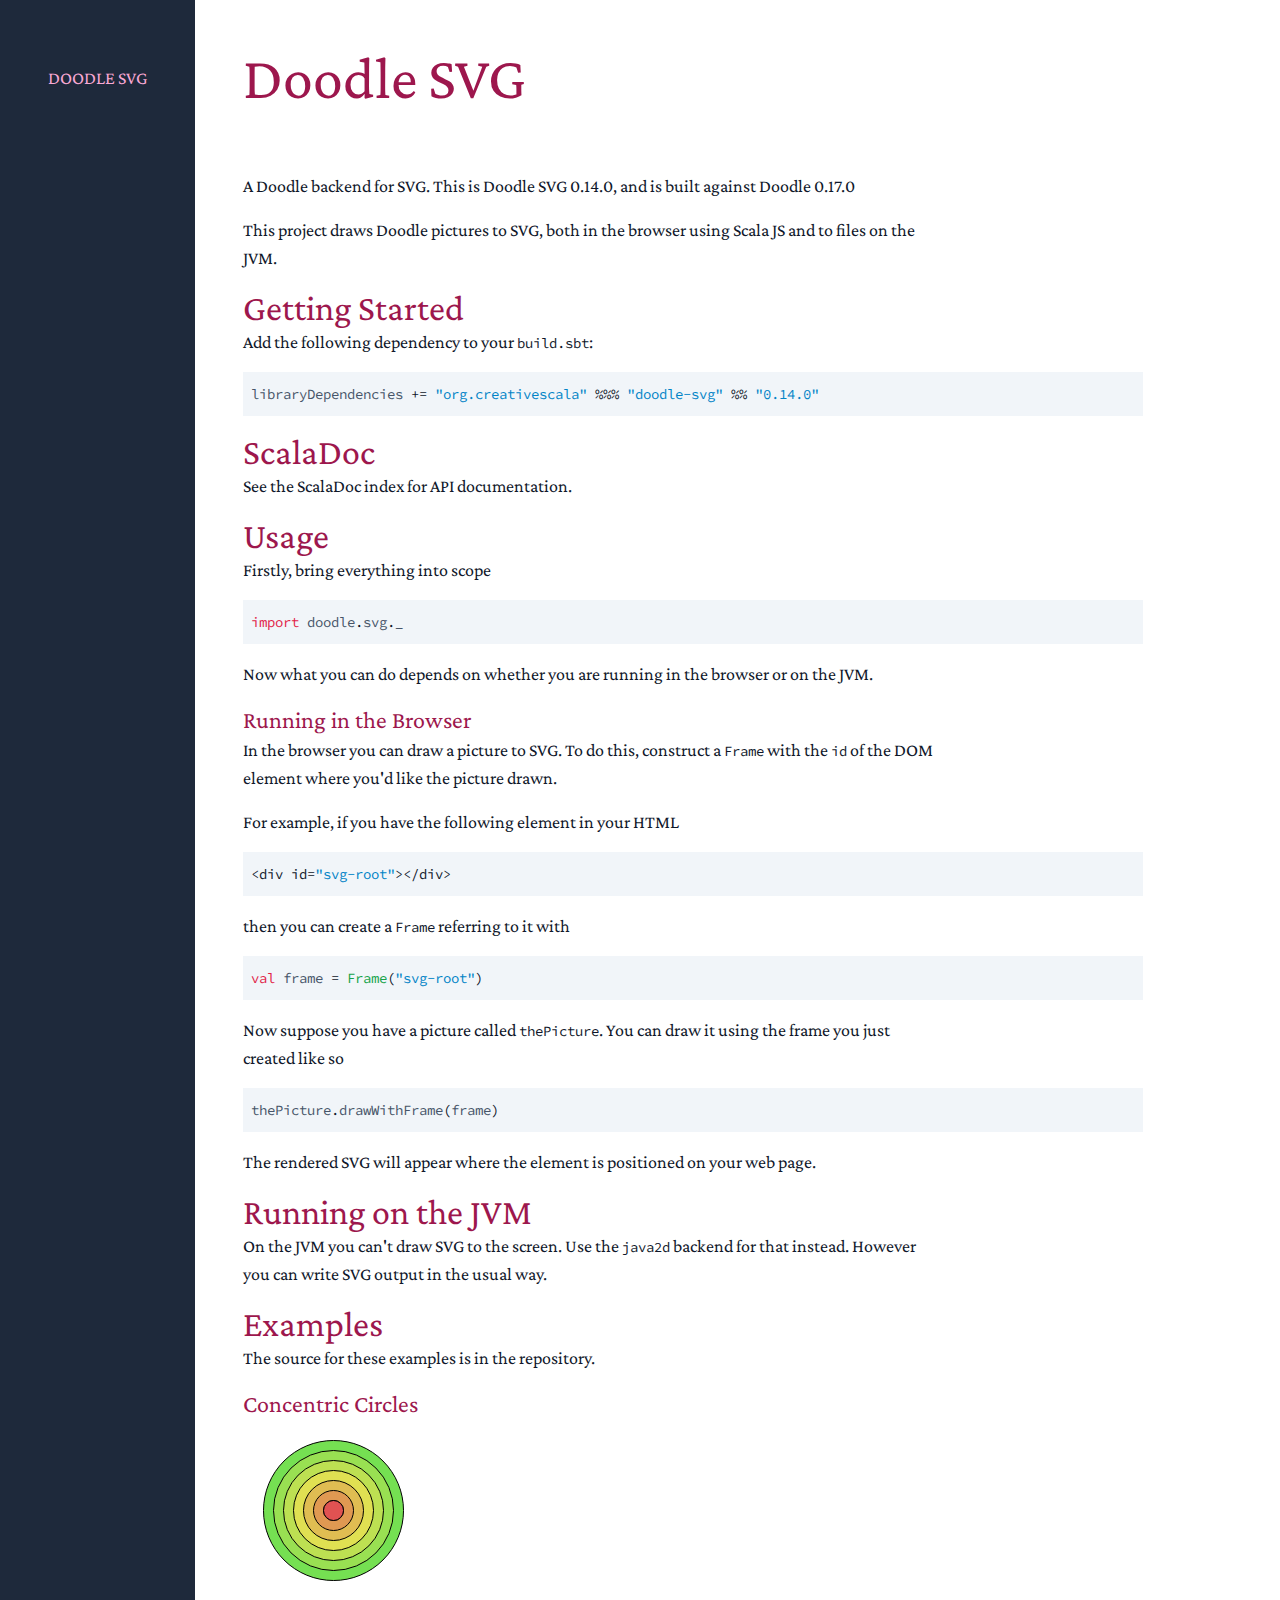
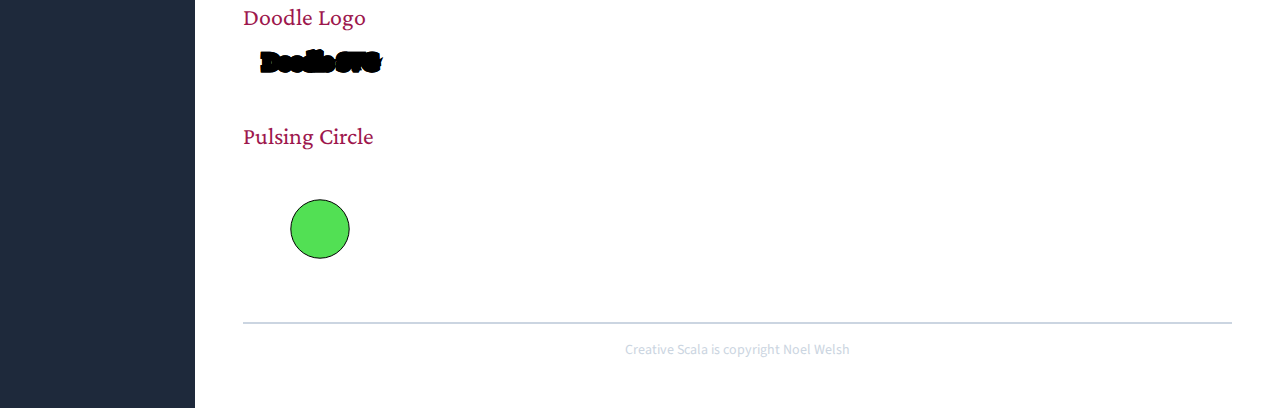
==== index.html @ fbfb3422 "deploy: 5f629eef66e5300f56f412c1c0ec9250b7976c68" ====
<!doctype html>
<html lang="">

<head>
    <meta http-equiv="Content-Type" content="text/html; charset=UTF-8">
    <meta charset="utf-8">
    <meta name="viewport" content="width=device-width, initial-scale=1.0">
    <meta name="generator" content="Laika 0.19.0" />
    <title>Doodle SVG</title>
    
    
    <meta name="description" content="docs" />
    
    <link href="https://fonts.googleapis.com/css?family=Source+Code+Pro:400|Source+Sans+Pro:300,400,600"
        rel="stylesheet" type="text/css">
    <link href="https://fonts.googleapis.com/css?family=Crimson+Pro:400" rel="stylesheet" type="text/css">
    <link rel="stylesheet" type="text/css" href="creative-scala.css" />
    <script src="main.js"></script>
    <script> /* for avoiding page load transitions */</script>
</head>

<body>
    <nav id="topbar"><p></p>
<p><a href="../">Doodle SVG</a></p>
<p></p></nav>
    <nav id="sidebar">
        <ul class="nav-list">
          <li class="level1 active nav-leaf"><a href="#">Doodle SVG</a></li>
        </ul>
    </nav>

    <div id="content">
        <main class="content">
            <h1 id="doodle-svg" class="title">Doodle SVG</h1>
            <p>A <a href="https://github.com/creativescala/doodle">Doodle</a> backend for SVG. This is Doodle SVG 0.14.0, and is built against Doodle 0.17.0</p>
            <p>This project draws Doodle pictures to SVG, both in the browser using <a href="https://scala-js.org/">Scala JS</a> and to files on the JVM.</p>
            
            <h2 id="getting-started" class="section">Getting Started</h2>
            <p>Add the following dependency to your <code>build.sbt</code>:</p>
            <pre><code class="nohighlight"><span class="identifier">libraryDependencies</span><span> += </span><span class="string-literal">&quot;org.creativescala&quot;</span><span> %%% </span><span class="string-literal">&quot;doodle-svg&quot;</span><span> %% </span><span class="string-literal">&quot;0.14.0&quot;</span></code></pre>
            
            <h2 id="scaladoc" class="section">ScalaDoc</h2>
            <p>See the ScalaDoc <a class="api" href="https://javadoc.io/doc/org.creativescala/doodle-svg-docs_3/latest/doodle/index.html">index</a> for API documentation.</p>
            
            <h2 id="usage" class="section">Usage</h2>
            <p>Firstly, bring everything into scope</p>
            <pre><code class="nohighlight"><span class="keyword">import</span><span> </span><span class="identifier">doodle</span><span>.</span><span class="identifier">svg</span><span>.</span><span class="identifier">_</span></code></pre>
            <p>Now what you can do depends on whether you are running in the browser or on the JVM.</p>
            
            <h3 id="running-in-the-browser" class="section">Running in the Browser</h3>
            <p>In the browser you can draw a picture to SVG. To do this, construct a <code>Frame</code> with the <code>id</code> of the DOM element where you&#39;d like the picture drawn.</p>
            <p>For example, if you have the following element in your HTML</p>
            <pre><code class="nohighlight"><span class="tag-punctuation">&lt;</span><span class="tag-name">div</span><span class="tag-punctuation"> </span><span class="attribute-name">id</span><span class="tag-punctuation">=</span><span class="string-literal">&quot;svg-root&quot;</span><span class="tag-punctuation">&gt;&lt;/</span><span class="tag-name">div</span><span class="tag-punctuation">&gt;</span></code></pre>
            <p>then you can create a <code>Frame</code> referring to it with</p>
            <pre><code class="nohighlight"><span class="keyword">val</span><span> </span><span class="identifier">frame</span><span> = </span><span class="type-name">Frame</span><span>(</span><span class="string-literal">&quot;svg-root&quot;</span><span>)</span></code></pre>
            <p>Now suppose you have a picture called <code>thePicture</code>. You can draw it using the frame you just created like so</p>
            <pre><code class="nohighlight"><span class="identifier">thePicture</span><span>.</span><span class="identifier">drawWithFrame</span><span>(</span><span class="identifier">frame</span><span>)</span></code></pre>
            <p>The rendered SVG will appear where the element is positioned on your web page.</p>
            
            <h2 id="running-on-the-jvm" class="section">Running on the JVM</h2>
            <p>On the JVM you can&#39;t draw SVG to the screen. Use the <code>java2d</code> backend for that instead. However you can write SVG output in the usual way.</p>
            
            <h2 id="examples" class="section">Examples</h2>
            <p>The source for these examples is <a href="https://github.com/creativescala/doodle-svg/tree/main/examples/src/main/scala">in the repository</a>.</p>
            
            <h3 id="concentric-circles" class="section">Concentric Circles</h3>
            <div id="concentric-circles"></div>
            <script>addEventListener("load", (evt) => ConcentricCircles.draw("concentric-circles"))</script>
            
            <h3 id="doodle-logo" class="section">Doodle Logo</h3>
            <div id="doodle-logo"></div>
            <script>addEventListener("load", (evt) => DoodleLogo.draw("doodle-logo"))</script>
            
            <h3 id="pulsing-circle" class="section">Pulsing Circle</h3>
            <div id="pulsing-circle"></div>
            <script>addEventListener("load", (evt) => PulsingCircle.draw("pulsing-circle"))</script>
            
        </main>
        <footer>Creative Scala is copyright Noel Welsh</footer>
    </div>

    </div>
</body>

</html>
---- creative-scala.css ----
/*
! tailwindcss v3.2.7 | MIT License | https://tailwindcss.com
*/

/*
1. Prevent padding and border from affecting element width. (https://github.com/mozdevs/cssremedy/issues/4)
2. Allow adding a border to an element by just adding a border-width. (https://github.com/tailwindcss/tailwindcss/pull/116)
*/

*,
::before,
::after {
  box-sizing: border-box;
  /* 1 */
  border-width: 0;
  /* 2 */
  border-style: solid;
  /* 2 */
  border-color: #e5e7eb;
  /* 2 */
}

::before,
::after {
  --tw-content: '';
}

/*
1. Use a consistent sensible line-height in all browsers.
2. Prevent adjustments of font size after orientation changes in iOS.
3. Use a more readable tab size.
4. Use the user's configured `sans` font-family by default.
5. Use the user's configured `sans` font-feature-settings by default.
*/

html {
  line-height: 1.5;
  /* 1 */
  -webkit-text-size-adjust: 100%;
  /* 2 */
  -moz-tab-size: 4;
  /* 3 */
  -o-tab-size: 4;
     tab-size: 4;
  /* 3 */
  font-family: Source Sans Pro, sans-serif;
  /* 4 */
  font-feature-settings: normal;
  /* 5 */
}

/*
1. Remove the margin in all browsers.
2. Inherit line-height from `html` so users can set them as a class directly on the `html` element.
*/

body {
  margin: 0;
  /* 1 */
  line-height: inherit;
  /* 2 */
}

/*
1. Add the correct height in Firefox.
2. Correct the inheritance of border color in Firefox. (https://bugzilla.mozilla.org/show_bug.cgi?id=190655)
3. Ensure horizontal rules are visible by default.
*/

hr {
  height: 0;
  /* 1 */
  color: inherit;
  /* 2 */
  border-top-width: 1px;
  /* 3 */
}

/*
Add the correct text decoration in Chrome, Edge, and Safari.
*/

abbr:where([title]) {
  -webkit-text-decoration: underline dotted;
          text-decoration: underline dotted;
}

/*
Remove the default font size and weight for headings.
*/

h1,
h2,
h3,
h4,
h5,
h6 {
  font-size: inherit;
  font-weight: inherit;
}

/*
Reset links to optimize for opt-in styling instead of opt-out.
*/

a {
  color: inherit;
  text-decoration: inherit;
}

/*
Add the correct font weight in Edge and Safari.
*/

b,
strong {
  font-weight: bolder;
}

/*
1. Use the user's configured `mono` font family by default.
2. Correct the odd `em` font sizing in all browsers.
*/

code,
kbd,
samp,
pre {
  font-family: ui-monospace, SFMono-Regular, Menlo, Monaco, Consolas, "Liberation Mono", "Courier New", monospace;
  /* 1 */
  font-size: 1em;
  /* 2 */
}

/*
Add the correct font size in all browsers.
*/

small {
  font-size: 80%;
}

/*
Prevent `sub` and `sup` elements from affecting the line height in all browsers.
*/

sub,
sup {
  font-size: 75%;
  line-height: 0;
  position: relative;
  vertical-align: baseline;
}

sub {
  bottom: -0.25em;
}

sup {
  top: -0.5em;
}

/*
1. Remove text indentation from table contents in Chrome and Safari. (https://bugs.chromium.org/p/chromium/issues/detail?id=999088, https://bugs.webkit.org/show_bug.cgi?id=201297)
2. Correct table border color inheritance in all Chrome and Safari. (https://bugs.chromium.org/p/chromium/issues/detail?id=935729, https://bugs.webkit.org/show_bug.cgi?id=195016)
3. Remove gaps between table borders by default.
*/

table {
  text-indent: 0;
  /* 1 */
  border-color: inherit;
  /* 2 */
  border-collapse: collapse;
  /* 3 */
}

/*
1. Change the font styles in all browsers.
2. Remove the margin in Firefox and Safari.
3. Remove default padding in all browsers.
*/

button,
input,
optgroup,
select,
textarea {
  font-family: inherit;
  /* 1 */
  font-size: 100%;
  /* 1 */
  font-weight: inherit;
  /* 1 */
  line-height: inherit;
  /* 1 */
  color: inherit;
  /* 1 */
  margin: 0;
  /* 2 */
  padding: 0;
  /* 3 */
}

/*
Remove the inheritance of text transform in Edge and Firefox.
*/

button,
select {
  text-transform: none;
}

/*
1. Correct the inability to style clickable types in iOS and Safari.
2. Remove default button styles.
*/

button,
[type='button'],
[type='reset'],
[type='submit'] {
  -webkit-appearance: button;
  /* 1 */
  background-color: transparent;
  /* 2 */
  background-image: none;
  /* 2 */
}

/*
Use the modern Firefox focus style for all focusable elements.
*/

:-moz-focusring {
  outline: auto;
}

/*
Remove the additional `:invalid` styles in Firefox. (https://github.com/mozilla/gecko-dev/blob/2f9eacd9d3d995c937b4251a5557d95d494c9be1/layout/style/res/forms.css#L728-L737)
*/

:-moz-ui-invalid {
  box-shadow: none;
}

/*
Add the correct vertical alignment in Chrome and Firefox.
*/

progress {
  vertical-align: baseline;
}

/*
Correct the cursor style of increment and decrement buttons in Safari.
*/

::-webkit-inner-spin-button,
::-webkit-outer-spin-button {
  height: auto;
}

/*
1. Correct the odd appearance in Chrome and Safari.
2. Correct the outline style in Safari.
*/

[type='search'] {
  -webkit-appearance: textfield;
  /* 1 */
  outline-offset: -2px;
  /* 2 */
}

/*
Remove the inner padding in Chrome and Safari on macOS.
*/

::-webkit-search-decoration {
  -webkit-appearance: none;
}

/*
1. Correct the inability to style clickable types in iOS and Safari.
2. Change font properties to `inherit` in Safari.
*/

::-webkit-file-upload-button {
  -webkit-appearance: button;
  /* 1 */
  font: inherit;
  /* 2 */
}

/*
Add the correct display in Chrome and Safari.
*/

summary {
  display: list-item;
}

/*
Removes the default spacing and border for appropriate elements.
*/

blockquote,
dl,
dd,
h1,
h2,
h3,
h4,
h5,
h6,
hr,
figure,
p,
pre {
  margin: 0;
}

fieldset {
  margin: 0;
  padding: 0;
}

legend {
  padding: 0;
}

ol,
ul,
menu {
  list-style: none;
  margin: 0;
  padding: 0;
}

/*
Prevent resizing textareas horizontally by default.
*/

textarea {
  resize: vertical;
}

/*
1. Reset the default placeholder opacity in Firefox. (https://github.com/tailwindlabs/tailwindcss/issues/3300)
2. Set the default placeholder color to the user's configured gray 400 color.
*/

input::-moz-placeholder, textarea::-moz-placeholder {
  opacity: 1;
  /* 1 */
  color: #9ca3af;
  /* 2 */
}

input::placeholder,
textarea::placeholder {
  opacity: 1;
  /* 1 */
  color: #9ca3af;
  /* 2 */
}

/*
Set the default cursor for buttons.
*/

button,
[role="button"] {
  cursor: pointer;
}

/*
Make sure disabled buttons don't get the pointer cursor.
*/

:disabled {
  cursor: default;
}

/*
1. Make replaced elements `display: block` by default. (https://github.com/mozdevs/cssremedy/issues/14)
2. Add `vertical-align: middle` to align replaced elements more sensibly by default. (https://github.com/jensimmons/cssremedy/issues/14#issuecomment-634934210)
   This can trigger a poorly considered lint error in some tools but is included by design.
*/

img,
svg,
video,
canvas,
audio,
iframe,
embed,
object {
  display: block;
  /* 1 */
  vertical-align: middle;
  /* 2 */
}

/*
Constrain images and videos to the parent width and preserve their intrinsic aspect ratio. (https://github.com/mozdevs/cssremedy/issues/14)
*/

img,
video {
  max-width: 100%;
  height: auto;
}

/* Make elements with the HTML hidden attribute stay hidden by default */

[hidden] {
  display: none;
}

*, ::before, ::after {
  --tw-border-spacing-x: 0;
  --tw-border-spacing-y: 0;
  --tw-translate-x: 0;
  --tw-translate-y: 0;
  --tw-rotate: 0;
  --tw-skew-x: 0;
  --tw-skew-y: 0;
  --tw-scale-x: 1;
  --tw-scale-y: 1;
  --tw-pan-x:  ;
  --tw-pan-y:  ;
  --tw-pinch-zoom:  ;
  --tw-scroll-snap-strictness: proximity;
  --tw-ordinal:  ;
  --tw-slashed-zero:  ;
  --tw-numeric-figure:  ;
  --tw-numeric-spacing:  ;
  --tw-numeric-fraction:  ;
  --tw-ring-inset:  ;
  --tw-ring-offset-width: 0px;
  --tw-ring-offset-color: #fff;
  --tw-ring-color: rgb(59 130 246 / 0.5);
  --tw-ring-offset-shadow: 0 0 #0000;
  --tw-ring-shadow: 0 0 #0000;
  --tw-shadow: 0 0 #0000;
  --tw-shadow-colored: 0 0 #0000;
  --tw-blur:  ;
  --tw-brightness:  ;
  --tw-contrast:  ;
  --tw-grayscale:  ;
  --tw-hue-rotate:  ;
  --tw-invert:  ;
  --tw-saturate:  ;
  --tw-sepia:  ;
  --tw-drop-shadow:  ;
  --tw-backdrop-blur:  ;
  --tw-backdrop-brightness:  ;
  --tw-backdrop-contrast:  ;
  --tw-backdrop-grayscale:  ;
  --tw-backdrop-hue-rotate:  ;
  --tw-backdrop-invert:  ;
  --tw-backdrop-opacity:  ;
  --tw-backdrop-saturate:  ;
  --tw-backdrop-sepia:  ;
}

::backdrop {
  --tw-border-spacing-x: 0;
  --tw-border-spacing-y: 0;
  --tw-translate-x: 0;
  --tw-translate-y: 0;
  --tw-rotate: 0;
  --tw-skew-x: 0;
  --tw-skew-y: 0;
  --tw-scale-x: 1;
  --tw-scale-y: 1;
  --tw-pan-x:  ;
  --tw-pan-y:  ;
  --tw-pinch-zoom:  ;
  --tw-scroll-snap-strictness: proximity;
  --tw-ordinal:  ;
  --tw-slashed-zero:  ;
  --tw-numeric-figure:  ;
  --tw-numeric-spacing:  ;
  --tw-numeric-fraction:  ;
  --tw-ring-inset:  ;
  --tw-ring-offset-width: 0px;
  --tw-ring-offset-color: #fff;
  --tw-ring-color: rgb(59 130 246 / 0.5);
  --tw-ring-offset-shadow: 0 0 #0000;
  --tw-ring-shadow: 0 0 #0000;
  --tw-shadow: 0 0 #0000;
  --tw-shadow-colored: 0 0 #0000;
  --tw-blur:  ;
  --tw-brightness:  ;
  --tw-contrast:  ;
  --tw-grayscale:  ;
  --tw-hue-rotate:  ;
  --tw-invert:  ;
  --tw-saturate:  ;
  --tw-sepia:  ;
  --tw-drop-shadow:  ;
  --tw-backdrop-blur:  ;
  --tw-backdrop-brightness:  ;
  --tw-backdrop-contrast:  ;
  --tw-backdrop-grayscale:  ;
  --tw-backdrop-hue-rotate:  ;
  --tw-backdrop-invert:  ;
  --tw-backdrop-opacity:  ;
  --tw-backdrop-saturate:  ;
  --tw-backdrop-sepia:  ;
}

body {
  --tw-bg-opacity: 1;
  background-color: rgb(255 255 255 / var(--tw-bg-opacity));
  font-family: Crimson Pro, serif;
  font-size: 1.125rem;
  line-height: 1.75rem;
  --tw-text-opacity: 1;
  color: rgb(15 23 42 / var(--tw-text-opacity));
}

@media (min-width: 1280px) {
  body {
    display: flex;
  }
}

nav#topbar {
  display: flex;
  width: 100%;
  align-content: center;
  justify-content: space-around;
  --tw-bg-opacity: 1;
  background-color: rgb(30 41 59 / var(--tw-bg-opacity));
  padding: 0.5rem;
  font-size: 1.25rem;
  line-height: 1.75rem;
  --tw-text-opacity: 1;
  color: rgb(255 255 255 / var(--tw-text-opacity));
}

@media (min-width: 1280px) {
  nav#topbar {
    display: none;
  }
}

nav#topbar p {
  margin: 0px;
  padding: 0px;
}

nav#sidebar {
  display: none;
  max-width: 24rem;
  --tw-bg-opacity: 1;
  background-color: rgb(30 41 59 / var(--tw-bg-opacity));
  padding: 3rem;
}

@media (min-width: 1280px) {
  nav#sidebar {
    display: block;
    flex: none;
  }
}

li.level1.nav-leaf {
  margin-top: 1rem;
  list-style-type: none;
  --tw-text-opacity: 1;
  color: rgb(249 168 212 / var(--tw-text-opacity));
}

ul.nav-list:first-child {
  margin-top: 0px;
}

ul.nav-list li:first-child {
  text-transform: uppercase;
}

li.level1.nav-node {
  margin-top: 1rem;
  list-style-type: none;
  text-transform: uppercase;
  --tw-text-opacity: 1;
  color: rgb(249 168 212 / var(--tw-text-opacity));
}

li.level1.nav-header {
  margin-top: 1rem;
  list-style-type: none;
  text-transform: uppercase;
  --tw-text-opacity: 1;
  color: rgb(249 168 212 / var(--tw-text-opacity));
}

li.level2 {
  list-style-type: none;
  padding-left: 1rem;
  --tw-text-opacity: 1;
  color: rgb(203 213 225 / var(--tw-text-opacity));
}

#content {
  flex: 1 1 auto;
  padding: 3rem;
}

main {
  display: grid;
  grid-template-columns: [main-start] minmax(20ch, 70ch) [main-end] minmax(0ch,20ch) [overflow-end];
}

h1, h2, h3, h4 {
  --tw-text-opacity: 1;
  color: rgb(157 23 77 / var(--tw-text-opacity));
}

.content h1, h2, h3, h4 {
  grid-column-start: main-start;
  grid-column-end: main-end;
}

h1 {
  margin-bottom: 4rem;
  font-size: 3.75rem;
  line-height: 1;
}

h2 {
  font-size: 2.25rem;
  line-height: 2.5rem;
}

h3 {
  font-size: 1.5rem;
  line-height: 2rem;
}

h4 {
  font-size: 1.25rem;
  line-height: 1.75rem;
}

p {
  margin-bottom: 1rem;
}

.content div {
  grid-column-start: main-start;
  grid-column-end: main-end;
}

.content p {
  grid-column-start: main-start;
  grid-column-end: main-end;
}

.content ol.arabic {
  grid-column-start: main-start;
  grid-column-end: main-end;
  margin-bottom: 1rem;
  list-style-position: outside;
  list-style-type: decimal;
  padding-left: 1rem;
}

.content ul {
  grid-column-start: main-start;
  grid-column-end: main-end;
  margin-bottom: 1rem;
  list-style-position: outside;
  list-style-type: disc;
  padding-left: 1rem;
}

.content pre {
  grid-column-start: main-start;
  grid-column-end: overflow-end;
}

.content table {
  grid-column-start: main-start;
  grid-column-end: main-end;
}

.content table.footnote tbody tr td {
  padding-right: 1rem;
  font-size: 0.875rem;
  line-height: 1.25rem;
}

pre {
  margin-bottom: 1rem;
  --tw-bg-opacity: 1;
  background-color: rgb(241 245 249 / var(--tw-bg-opacity));
  padding: 0.5rem;
}

.content div.solution {
  grid-column-start: main-start;
  grid-column-end: main-end;
}

.content div.callout {
  grid-column-start: main-start;
  grid-column-end: main-end;
  margin-top: 1rem;
  margin-bottom: 1rem;
  padding: 1rem;
}

.content div.info {
  --tw-bg-opacity: 1;
  background-color: rgb(191 219 254 / var(--tw-bg-opacity));
}

code {
  font-size: 0.875rem;
  line-height: 1.25rem;
  font-family: "Source Code Pro", ui-monospace, monospace;
}

pre code .number-literal, .char-literal, .boolean-literal, .string-literal {
  --tw-text-opacity: 1;
  color: rgb(2 132 199 / var(--tw-text-opacity));
}

pre code .keyword {
  --tw-text-opacity: 1;
  color: rgb(225 29 72 / var(--tw-text-opacity));
}

pre code .identifier {
  --tw-text-opacity: 1;
  color: rgb(71 85 105 / var(--tw-text-opacity));
}

pre code .type-name {
  --tw-text-opacity: 1;
  color: rgb(22 163 74 / var(--tw-text-opacity));
}

pre code .declaration-name {
  --tw-text-opacity: 1;
  color: rgb(37 99 235 / var(--tw-text-opacity));
}

pre code .comment {
  font-style: italic;
}

.nextPage {
  margin-top: 1rem;
  text-align: right;
  font-size: 1.25rem;
  line-height: 1.75rem;
  --tw-text-opacity: 1;
  color: rgb(157 23 77 / var(--tw-text-opacity));
}

footer {
  margin-top: 1rem;
  border-top-width: 2px;
  --tw-border-opacity: 1;
  border-color: rgb(203 213 225 / var(--tw-border-opacity));
  padding-top: 1rem;
  text-align: center;
  font-family: Source Sans Pro, sans-serif;
  font-size: 0.875rem;
  line-height: 1.25rem;
  --tw-text-opacity: 1;
  color: rgb(203 213 225 / var(--tw-text-opacity));
}
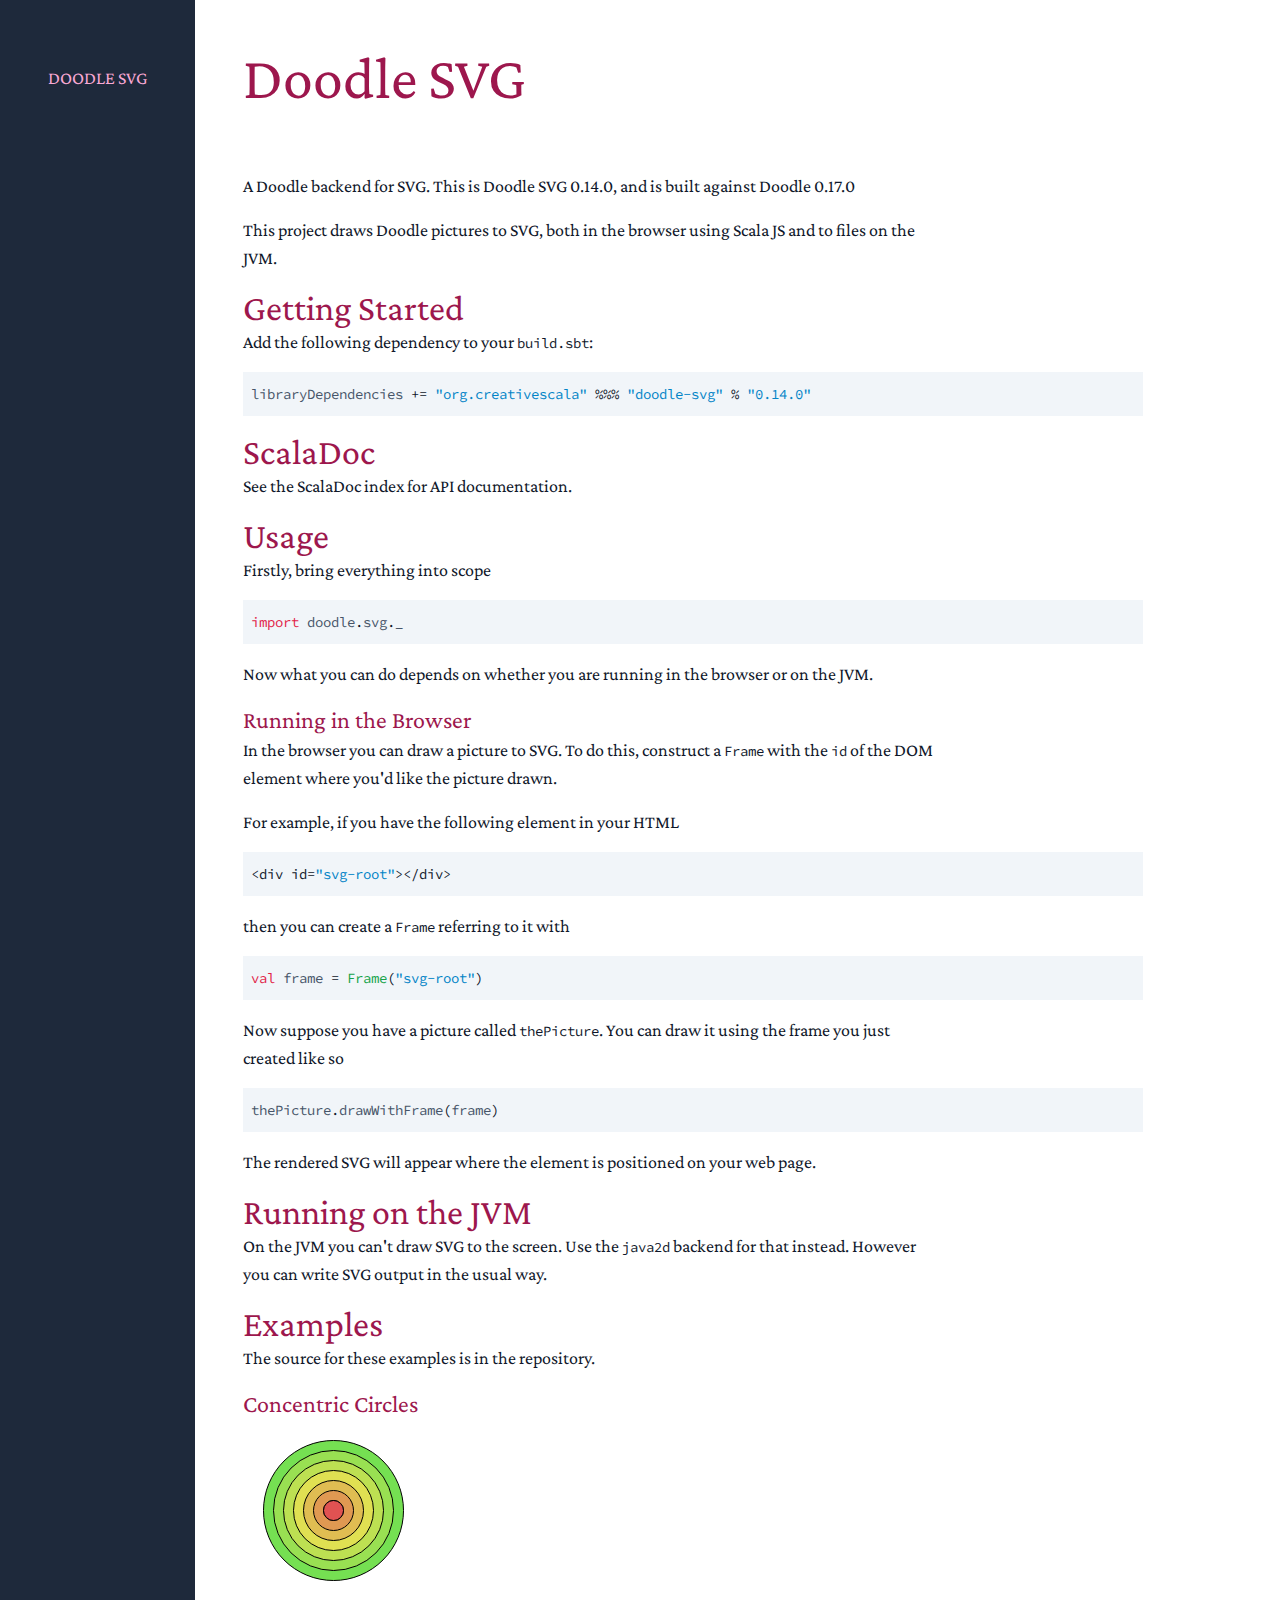
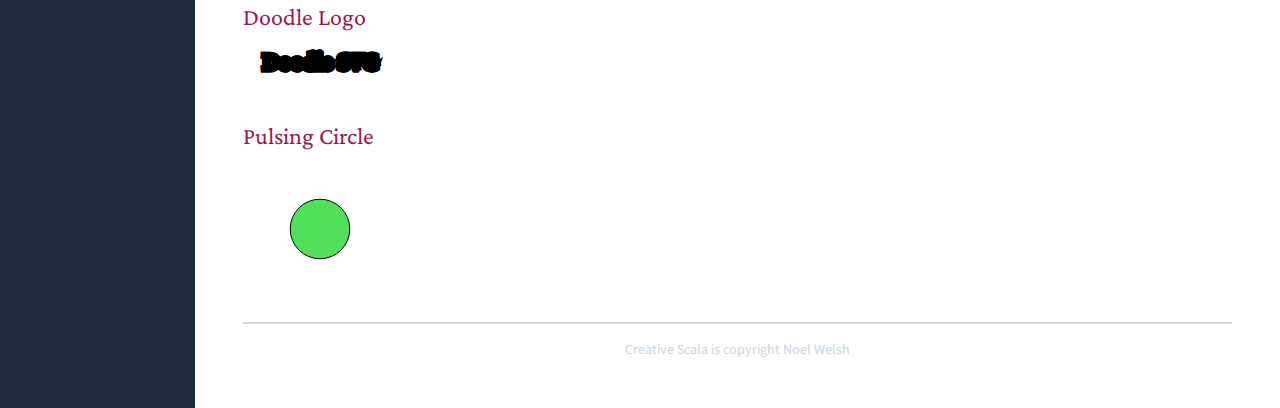
==== commit 298f7368: "deploy: 5c4bbd20a0e09595ca3b94639e893df6ffae2925" ====
--- a/index.html
+++ b/index.html
@@ -37,7 +37,7 @@
             
             <h2 id="getting-started" class="section">Getting Started</h2>
             <p>Add the following dependency to your <code>build.sbt</code>:</p>
-            <pre><code class="nohighlight"><span class="identifier">libraryDependencies</span><span> += </span><span class="string-literal">&quot;org.creativescala&quot;</span><span> %%% </span><span class="string-literal">&quot;doodle-svg&quot;</span><span> %% </span><span class="string-literal">&quot;0.14.0&quot;</span></code></pre>
+            <pre><code class="nohighlight"><span class="identifier">libraryDependencies</span><span> += </span><span class="string-literal">&quot;org.creativescala&quot;</span><span> %%% </span><span class="string-literal">&quot;doodle-svg&quot;</span><span> % </span><span class="string-literal">&quot;0.14.0&quot;</span></code></pre>
             
             <h2 id="scaladoc" class="section">ScalaDoc</h2>
             <p>See the ScalaDoc <a class="api" href="https://javadoc.io/doc/org.creativescala/doodle-svg-docs_3/latest/doodle/index.html">index</a> for API documentation.</p>
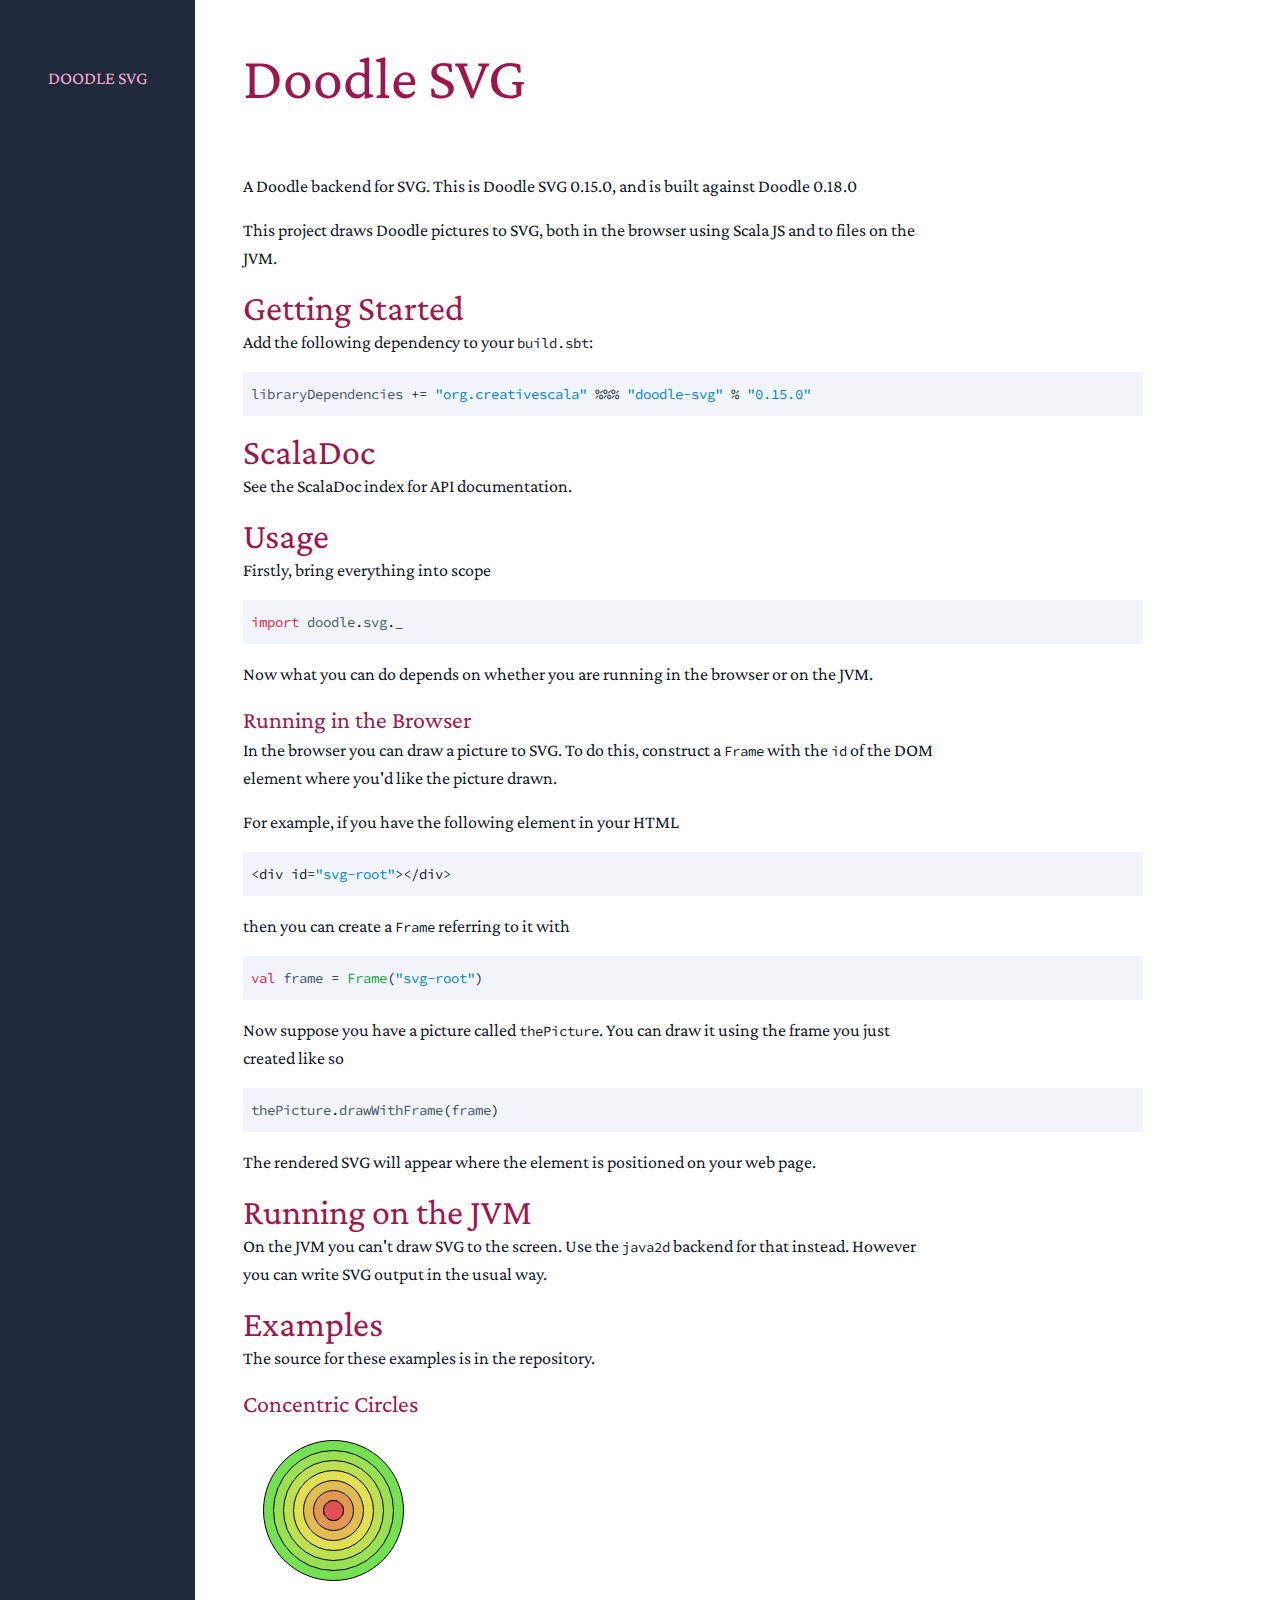
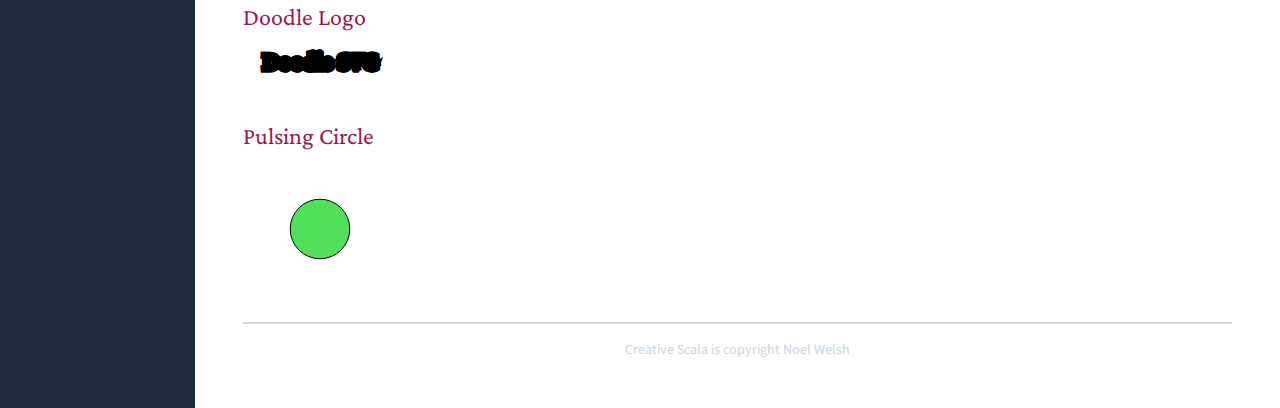
==== commit a0fed4bb: "deploy: 92fe4d7f7c4d43216c9279c87c67f00d32ca0676" ====
--- a/index.html
+++ b/index.html
@@ -32,12 +32,12 @@
     <div id="content">
         <main class="content">
             <h1 id="doodle-svg" class="title">Doodle SVG</h1>
-            <p>A <a href="https://github.com/creativescala/doodle">Doodle</a> backend for SVG. This is Doodle SVG 0.14.0, and is built against Doodle 0.17.0</p>
+            <p>A <a href="https://github.com/creativescala/doodle">Doodle</a> backend for SVG. This is Doodle SVG 0.15.0, and is built against Doodle 0.18.0</p>
             <p>This project draws Doodle pictures to SVG, both in the browser using <a href="https://scala-js.org/">Scala JS</a> and to files on the JVM.</p>
             
             <h2 id="getting-started" class="section">Getting Started</h2>
             <p>Add the following dependency to your <code>build.sbt</code>:</p>
-            <pre><code class="nohighlight"><span class="identifier">libraryDependencies</span><span> += </span><span class="string-literal">&quot;org.creativescala&quot;</span><span> %%% </span><span class="string-literal">&quot;doodle-svg&quot;</span><span> % </span><span class="string-literal">&quot;0.14.0&quot;</span></code></pre>
+            <pre><code class="nohighlight"><span class="identifier">libraryDependencies</span><span> += </span><span class="string-literal">&quot;org.creativescala&quot;</span><span> %%% </span><span class="string-literal">&quot;doodle-svg&quot;</span><span> % </span><span class="string-literal">&quot;0.15.0&quot;</span></code></pre>
             
             <h2 id="scaladoc" class="section">ScalaDoc</h2>
             <p>See the ScalaDoc <a class="api" href="https://javadoc.io/doc/org.creativescala/doodle-svg-docs_3/latest/doodle/index.html">index</a> for API documentation.</p>
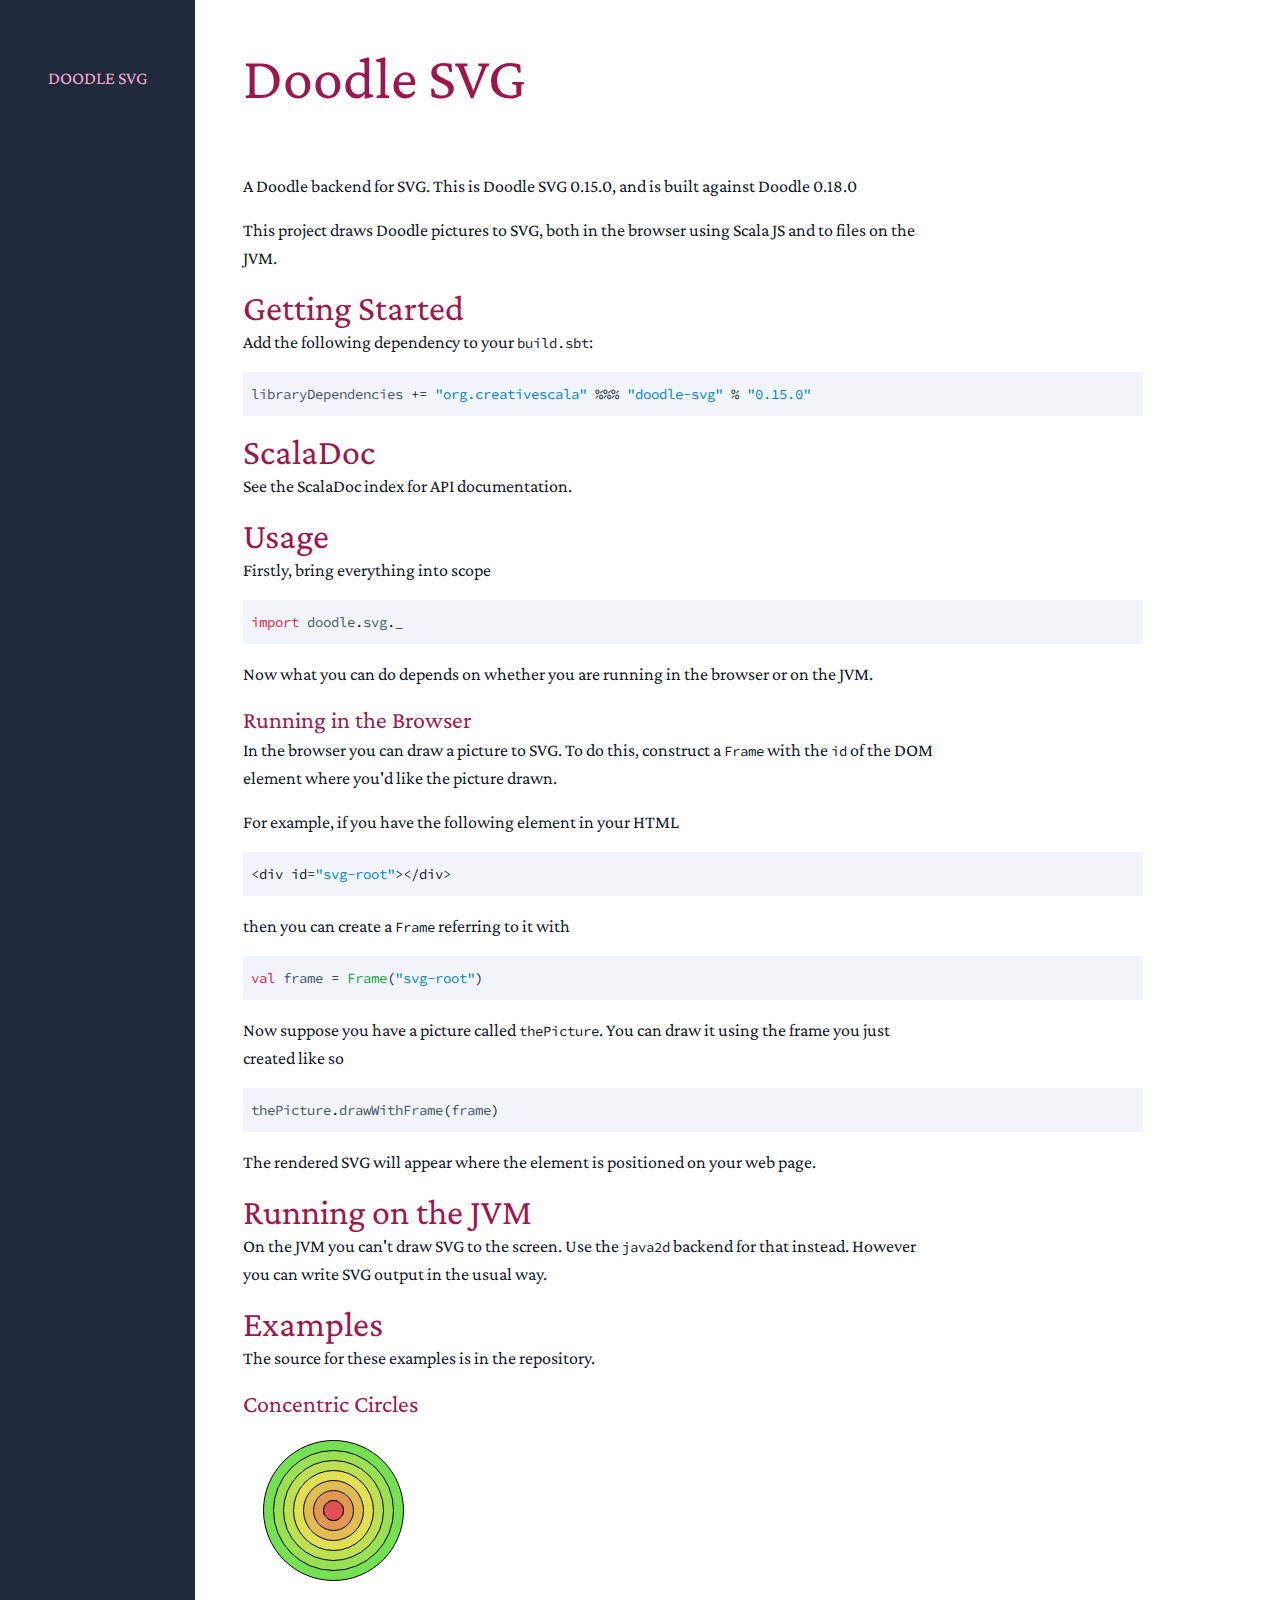
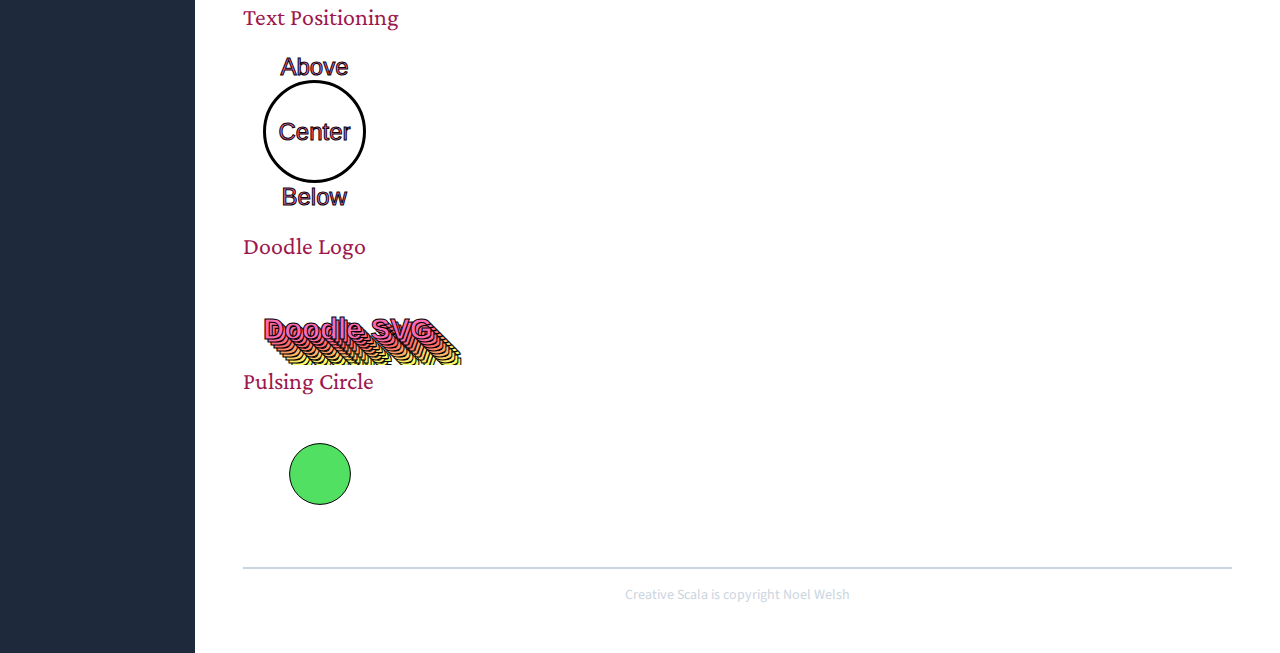
==== commit 2dba2aa8: "deploy: d934b1c70bcd2070eb8d6a2a7b549449bf6334d3" ====
--- a/index.html
+++ b/index.html
@@ -67,6 +67,10 @@
             <div id="concentric-circles"></div>
             <script>addEventListener("load", (evt) => ConcentricCircles.draw("concentric-circles"))</script>
             
+            <h3 id="text-positioning" class="section">Text Positioning</h3>
+            <div id="text-positioning"></div>
+            <script>addEventListener("load", (evt) => TextPositioning.draw("text-positioning"))</script>
+            
             <h3 id="doodle-logo" class="section">Doodle Logo</h3>
             <div id="doodle-logo"></div>
             <script>addEventListener("load", (evt) => DoodleLogo.draw("doodle-logo"))</script>
--- a/creative-scala.css
+++ b/creative-scala.css
@@ -1,5 +1,5 @@
 /*
-! tailwindcss v3.2.7 | MIT License | https://tailwindcss.com
+! tailwindcss v3.3.2 | MIT License | https://tailwindcss.com
 */
 
 /*
@@ -31,6 +31,7 @@
 3. Use a more readable tab size.
 4. Use the user's configured `sans` font-family by default.
 5. Use the user's configured `sans` font-feature-settings by default.
+6. Use the user's configured `sans` font-variation-settings by default.
 */
 
 html {
@@ -47,6 +48,8 @@
   /* 4 */
   font-feature-settings: normal;
   /* 5 */
+  font-variation-settings: normal;
+  /* 6 */
 }
 
 /*
@@ -433,6 +436,9 @@
   --tw-pan-y:  ;
   --tw-pinch-zoom:  ;
   --tw-scroll-snap-strictness: proximity;
+  --tw-gradient-from-position:  ;
+  --tw-gradient-via-position:  ;
+  --tw-gradient-to-position:  ;
   --tw-ordinal:  ;
   --tw-slashed-zero:  ;
   --tw-numeric-figure:  ;
@@ -480,6 +486,9 @@
   --tw-pan-y:  ;
   --tw-pinch-zoom:  ;
   --tw-scroll-snap-strictness: proximity;
+  --tw-gradient-from-position:  ;
+  --tw-gradient-via-position:  ;
+  --tw-gradient-to-position:  ;
   --tw-ordinal:  ;
   --tw-slashed-zero:  ;
   --tw-numeric-figure:  ;
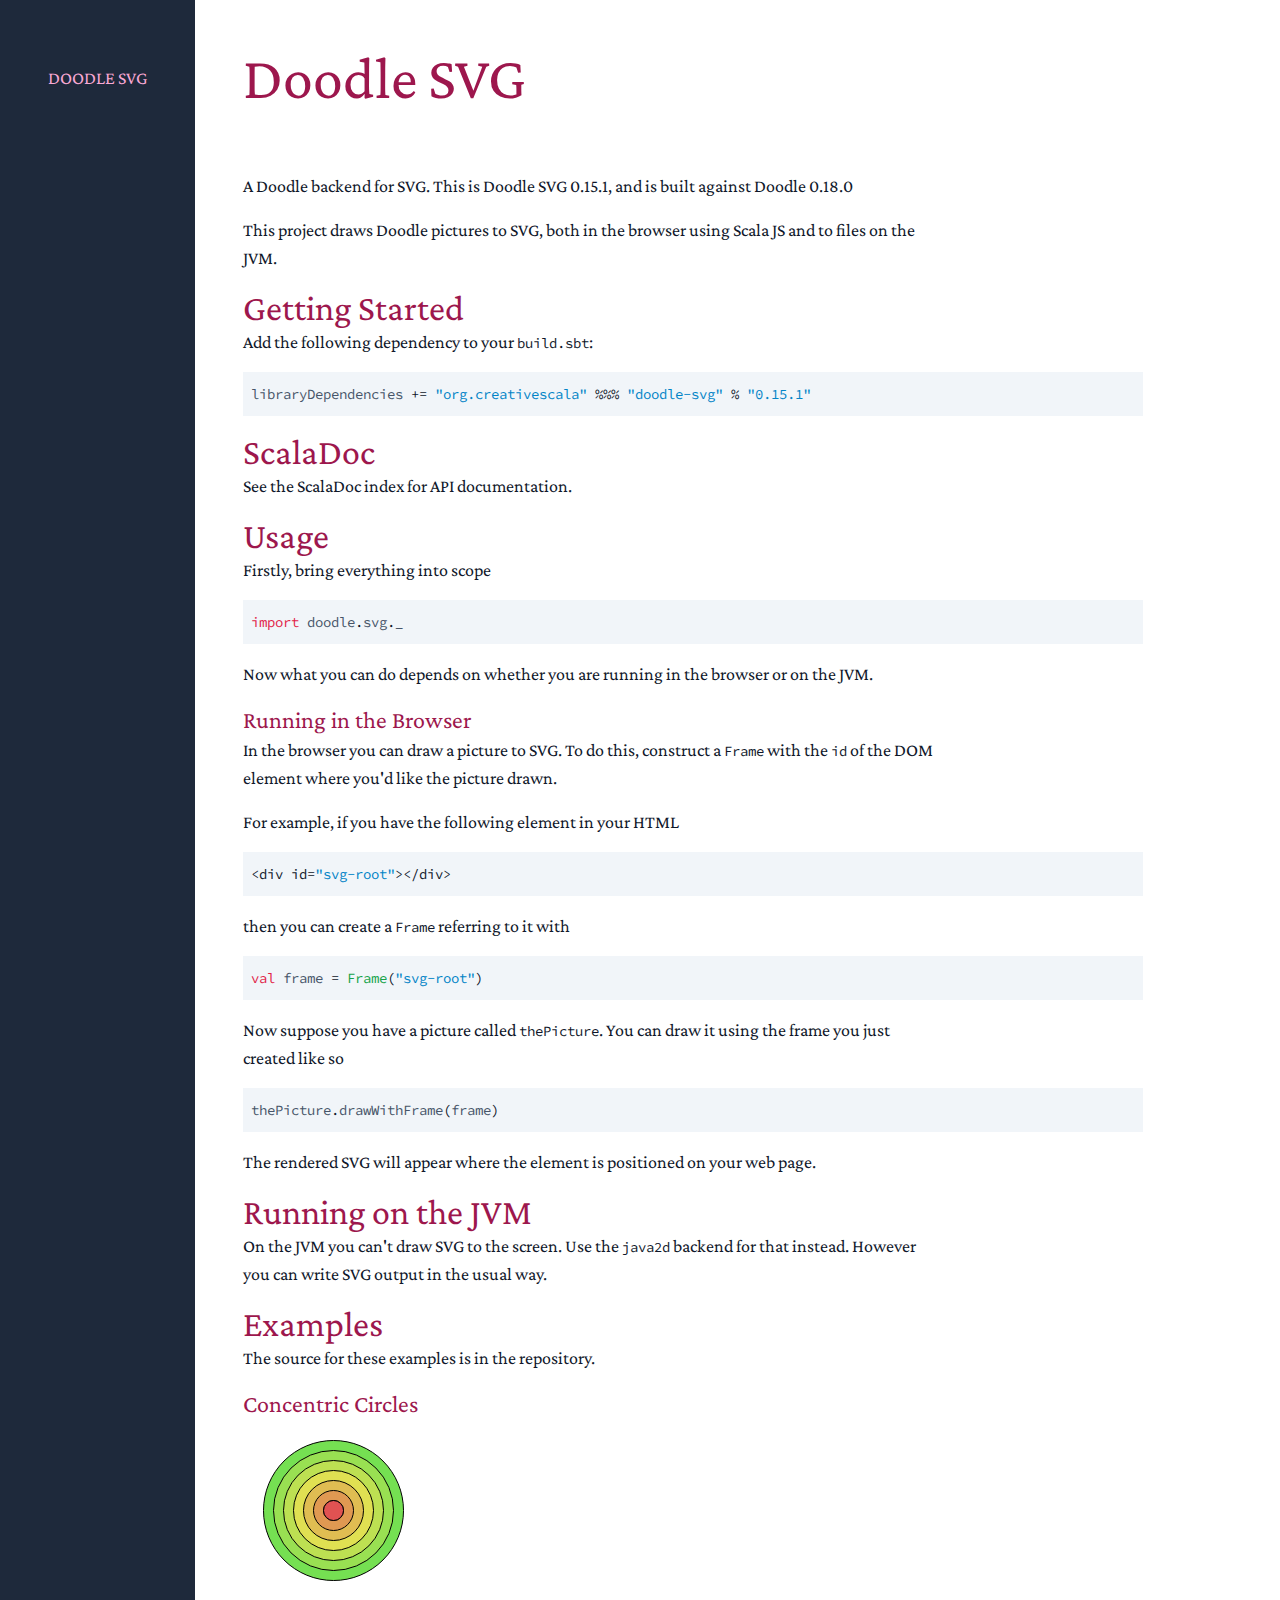
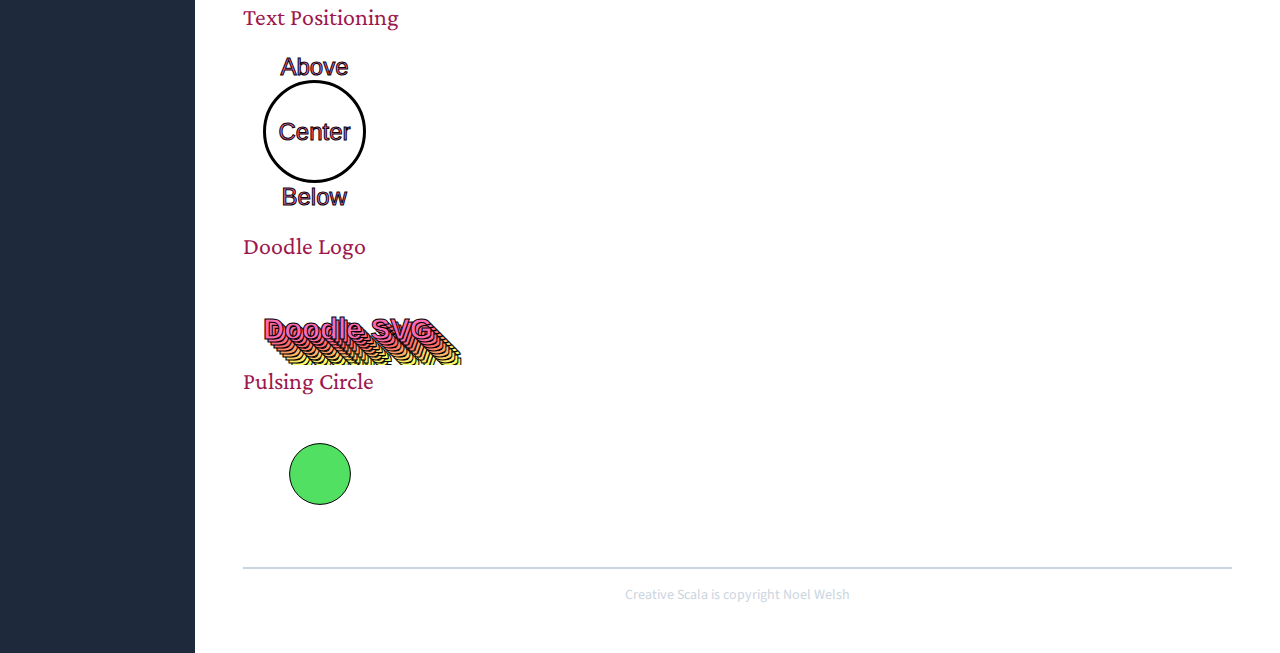
==== commit c09257af: "deploy: 5cc440c9b2bcaaa8c7bcf357bb833ffd1f23ef7d" ====
--- a/index.html
+++ b/index.html
@@ -32,12 +32,12 @@
     <div id="content">
         <main class="content">
             <h1 id="doodle-svg" class="title">Doodle SVG</h1>
-            <p>A <a href="https://github.com/creativescala/doodle">Doodle</a> backend for SVG. This is Doodle SVG 0.15.0, and is built against Doodle 0.18.0</p>
+            <p>A <a href="https://github.com/creativescala/doodle">Doodle</a> backend for SVG. This is Doodle SVG 0.15.1, and is built against Doodle 0.18.0</p>
             <p>This project draws Doodle pictures to SVG, both in the browser using <a href="https://scala-js.org/">Scala JS</a> and to files on the JVM.</p>
             
             <h2 id="getting-started" class="section">Getting Started</h2>
             <p>Add the following dependency to your <code>build.sbt</code>:</p>
-            <pre><code class="nohighlight"><span class="identifier">libraryDependencies</span><span> += </span><span class="string-literal">&quot;org.creativescala&quot;</span><span> %%% </span><span class="string-literal">&quot;doodle-svg&quot;</span><span> % </span><span class="string-literal">&quot;0.15.0&quot;</span></code></pre>
+            <pre><code class="nohighlight"><span class="identifier">libraryDependencies</span><span> += </span><span class="string-literal">&quot;org.creativescala&quot;</span><span> %%% </span><span class="string-literal">&quot;doodle-svg&quot;</span><span> % </span><span class="string-literal">&quot;0.15.1&quot;</span></code></pre>
             
             <h2 id="scaladoc" class="section">ScalaDoc</h2>
             <p>See the ScalaDoc <a class="api" href="https://javadoc.io/doc/org.creativescala/doodle-svg-docs_3/latest/doodle/index.html">index</a> for API documentation.</p>
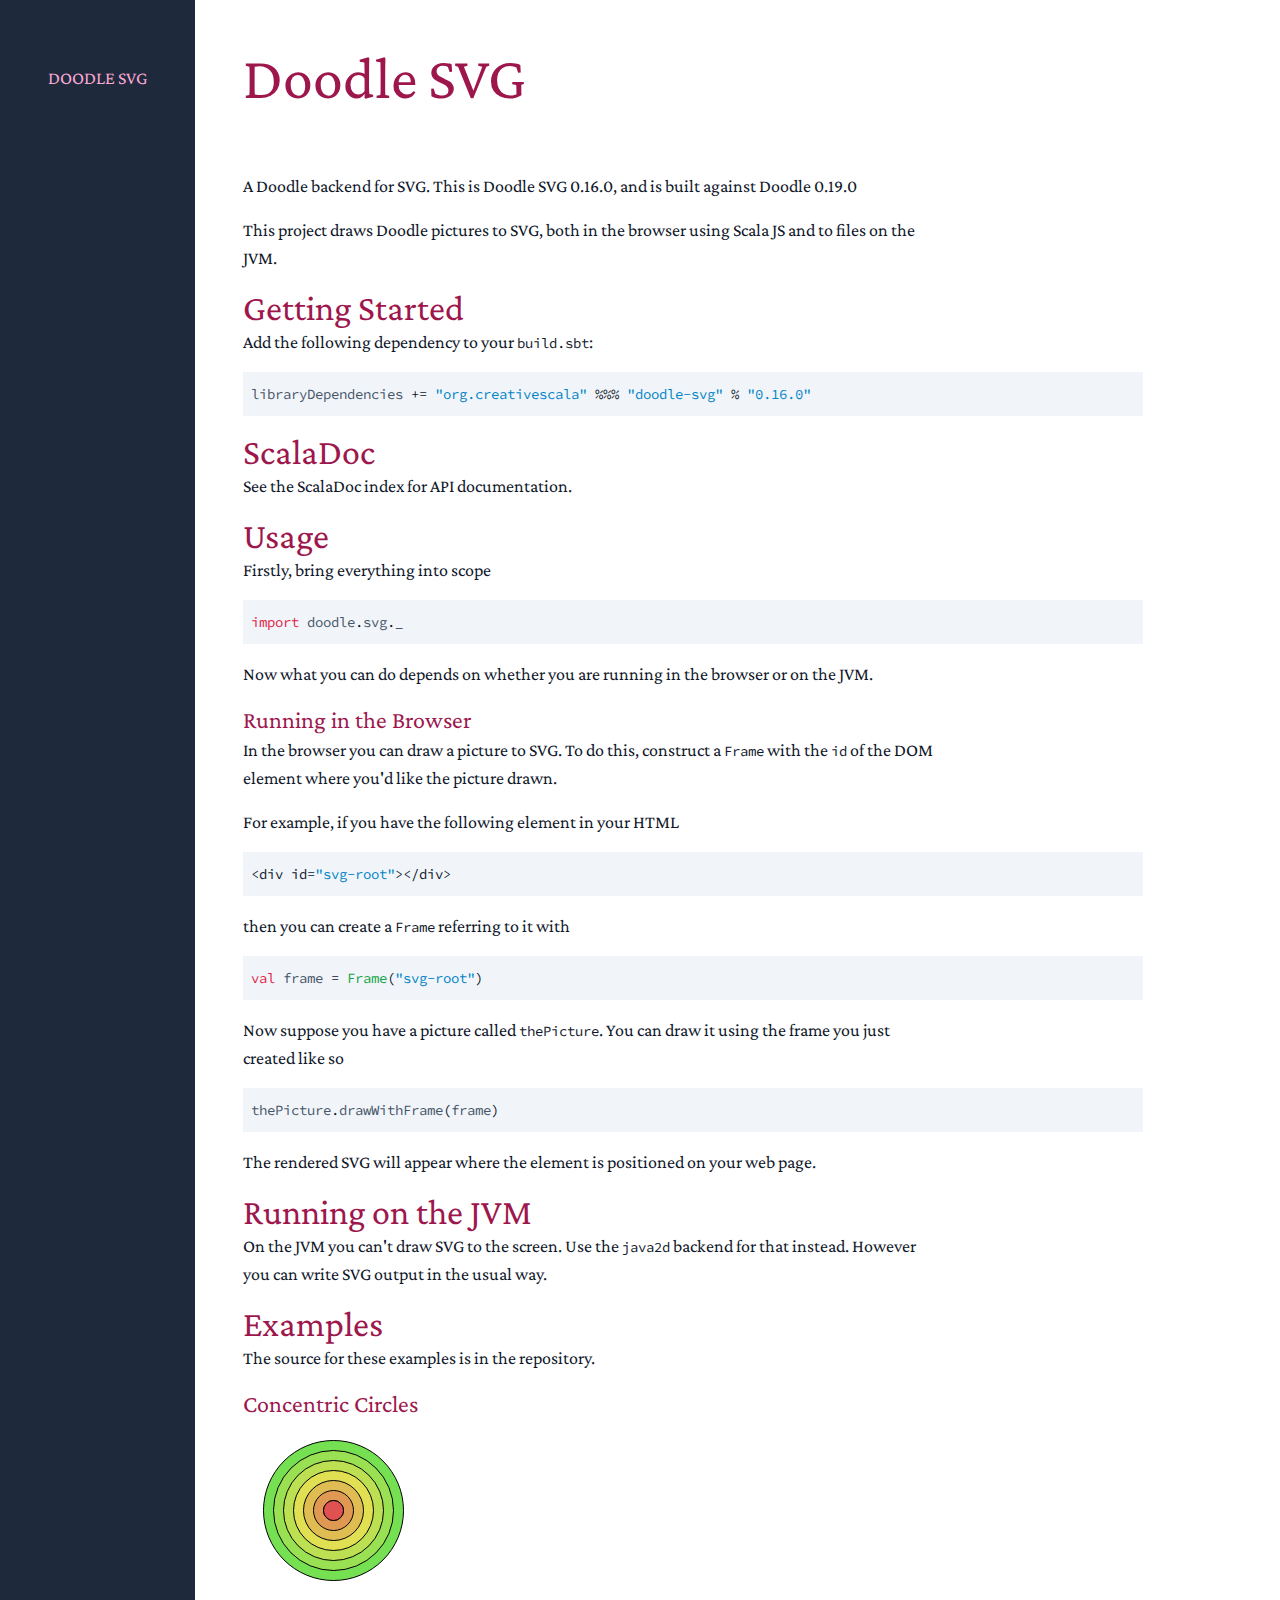
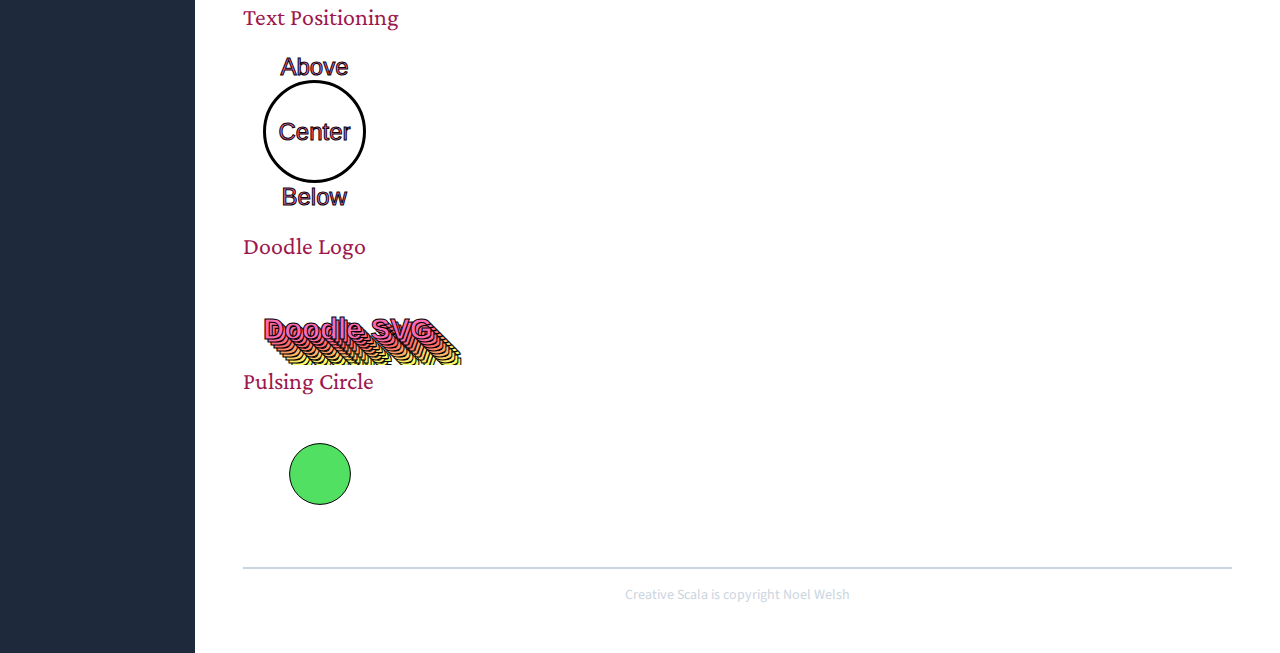
==== commit 77f5dba3: "deploy: f040f2e03b0a242e1db7ab38e523b302f818e4b9" ====
--- a/index.html
+++ b/index.html
@@ -32,12 +32,12 @@
     <div id="content">
         <main class="content">
             <h1 id="doodle-svg" class="title">Doodle SVG</h1>
-            <p>A <a href="https://github.com/creativescala/doodle">Doodle</a> backend for SVG. This is Doodle SVG 0.15.1, and is built against Doodle 0.18.0</p>
+            <p>A <a href="https://github.com/creativescala/doodle">Doodle</a> backend for SVG. This is Doodle SVG 0.16.0, and is built against Doodle 0.19.0</p>
             <p>This project draws Doodle pictures to SVG, both in the browser using <a href="https://scala-js.org/">Scala JS</a> and to files on the JVM.</p>
             
             <h2 id="getting-started" class="section">Getting Started</h2>
             <p>Add the following dependency to your <code>build.sbt</code>:</p>
-            <pre><code class="nohighlight"><span class="identifier">libraryDependencies</span><span> += </span><span class="string-literal">&quot;org.creativescala&quot;</span><span> %%% </span><span class="string-literal">&quot;doodle-svg&quot;</span><span> % </span><span class="string-literal">&quot;0.15.1&quot;</span></code></pre>
+            <pre><code class="nohighlight"><span class="identifier">libraryDependencies</span><span> += </span><span class="string-literal">&quot;org.creativescala&quot;</span><span> %%% </span><span class="string-literal">&quot;doodle-svg&quot;</span><span> % </span><span class="string-literal">&quot;0.16.0&quot;</span></code></pre>
             
             <h2 id="scaladoc" class="section">ScalaDoc</h2>
             <p>See the ScalaDoc <a class="api" href="https://javadoc.io/doc/org.creativescala/doodle-svg-docs_3/latest/doodle/index.html">index</a> for API documentation.</p>
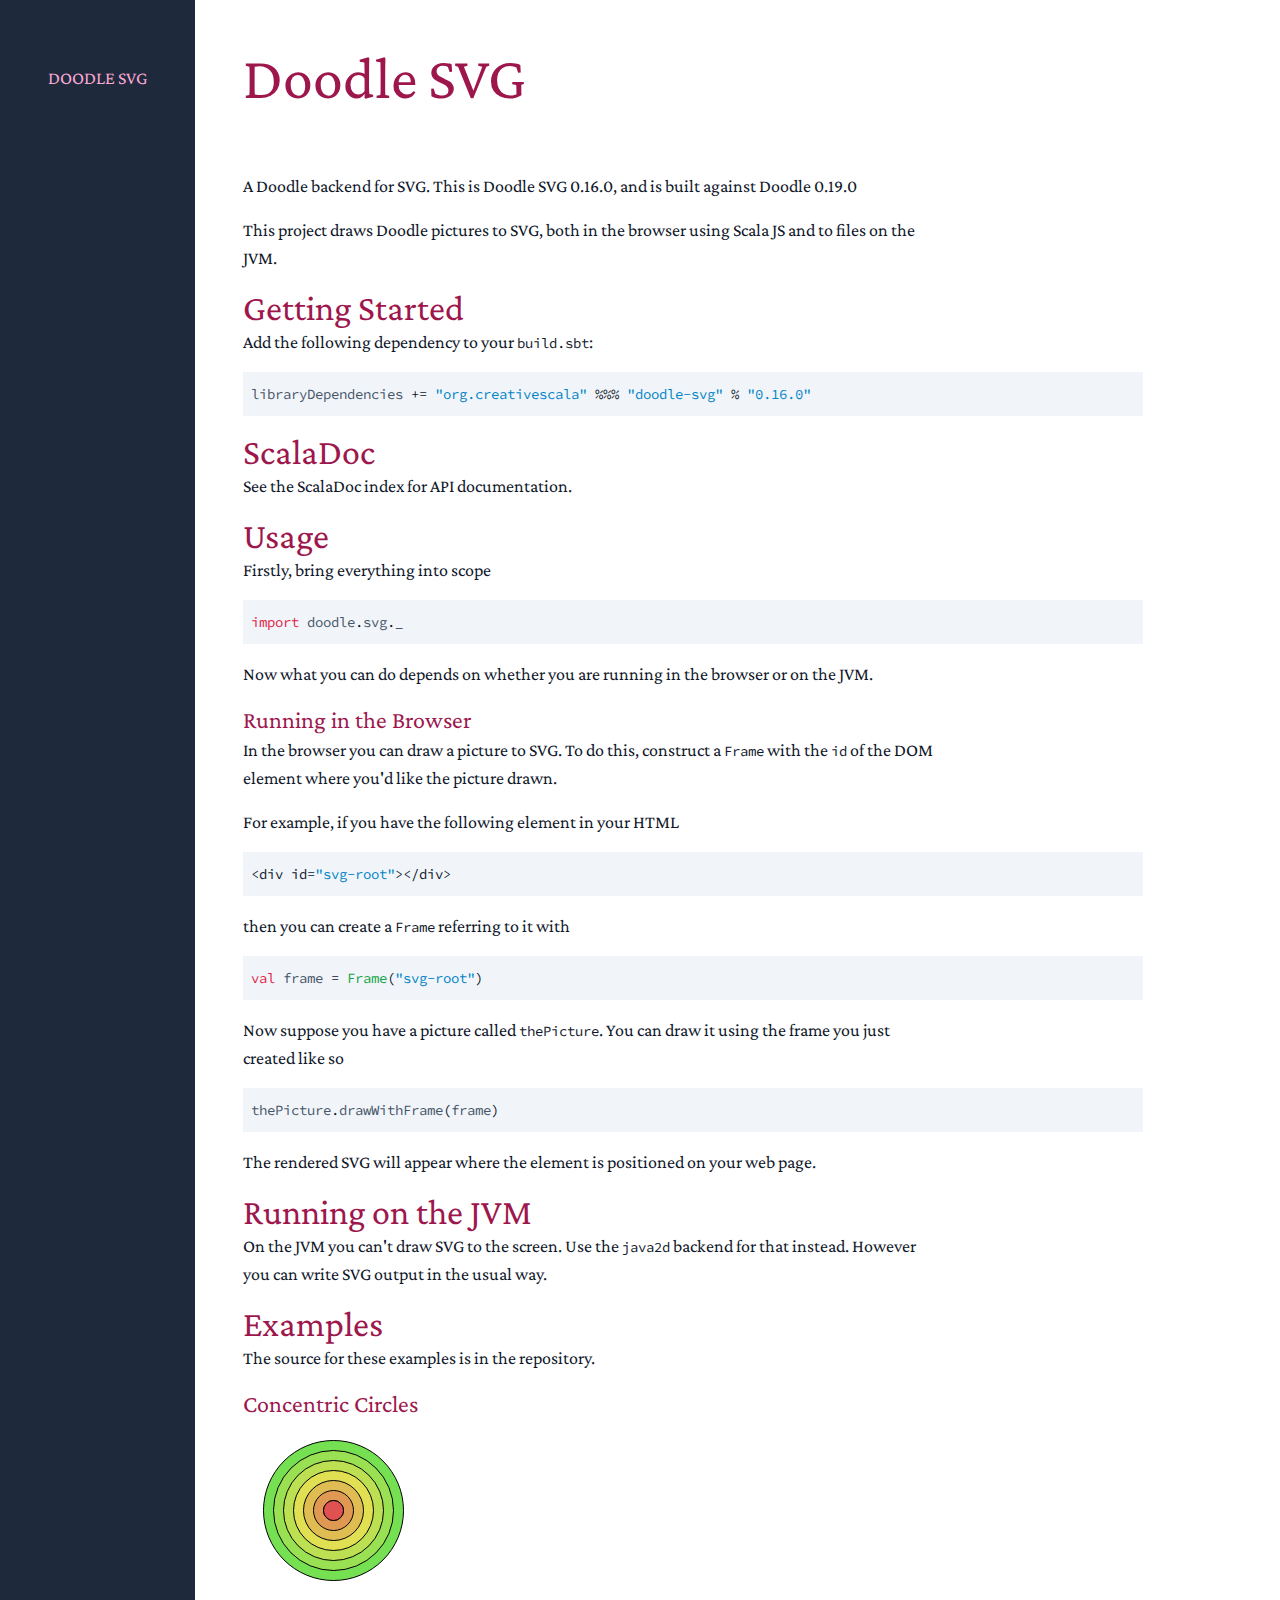
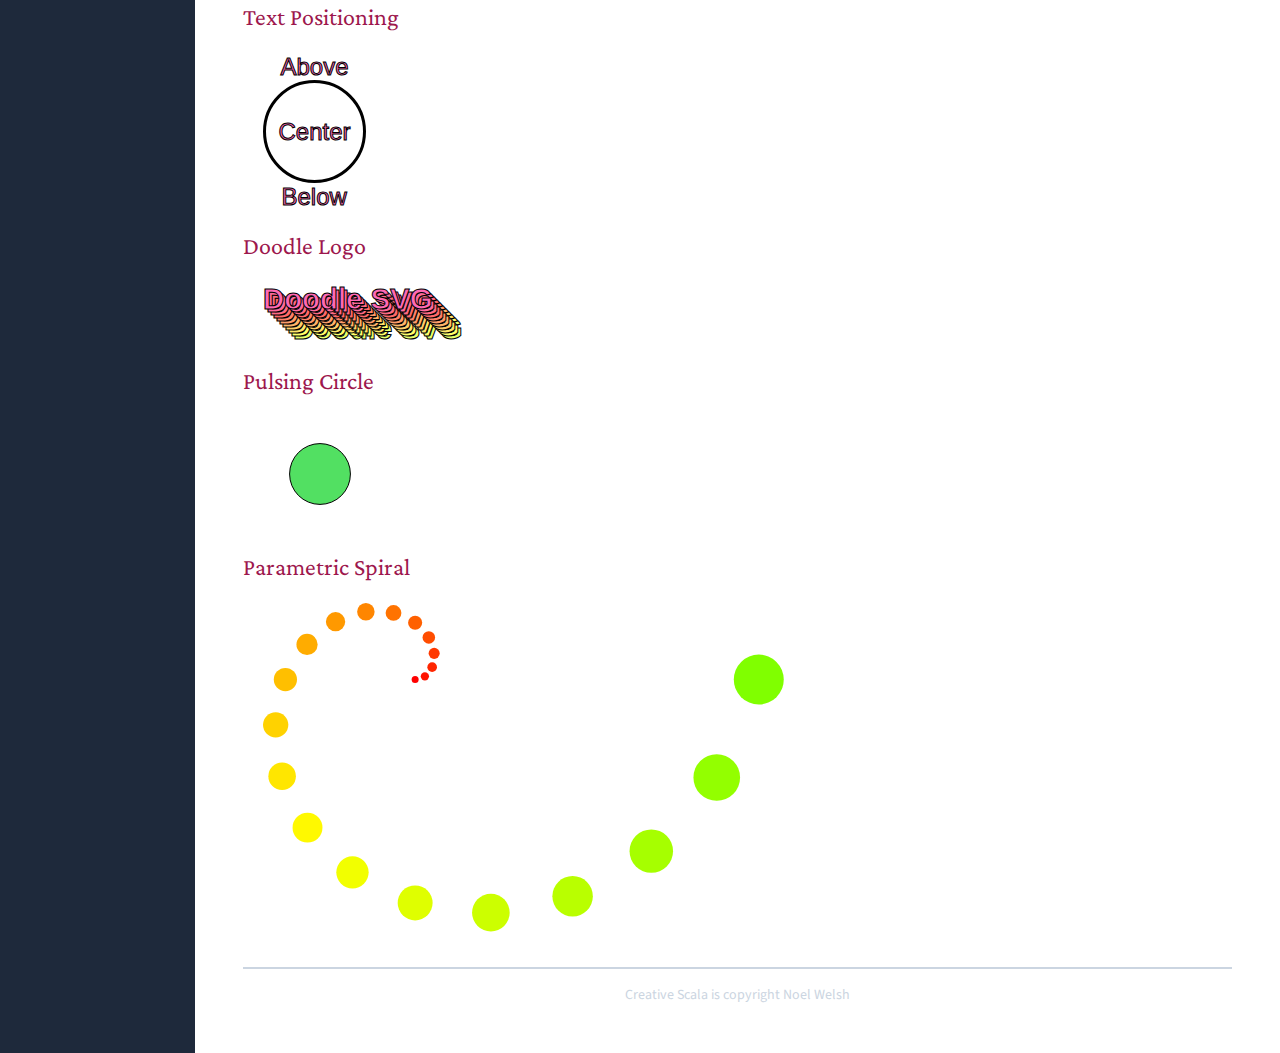
==== commit 8c7d017d: "deploy: a4175d9e25041f0544a40626606faed18bb6bf1f" ====
--- a/index.html
+++ b/index.html
@@ -79,6 +79,10 @@
             <div id="pulsing-circle"></div>
             <script>addEventListener("load", (evt) => PulsingCircle.draw("pulsing-circle"))</script>
             
+            <h3 id="parametric-spiral" class="section">Parametric Spiral</h3>
+            <div id="parametric-spiral"></div>
+            <script>addEventListener("load", (evt) => ParametricSpiral.draw("parametric-spiral"))</script>
+            
         </main>
         <footer>Creative Scala is copyright Noel Welsh</footer>
     </div>
--- a/creative-scala.css
+++ b/creative-scala.css
@@ -1,5 +1,5 @@
 /*
-! tailwindcss v3.3.2 | MIT License | https://tailwindcss.com
+! tailwindcss v3.3.3 | MIT License | https://tailwindcss.com
 */
 
 /*
@@ -190,6 +190,10 @@
 select,
 textarea {
   font-family: inherit;
+  /* 1 */
+  font-feature-settings: inherit;
+  /* 1 */
+  font-variation-settings: inherit;
   /* 1 */
   font-size: 100%;
   /* 1 */
@@ -338,6 +342,14 @@
 menu {
   list-style: none;
   margin: 0;
+  padding: 0;
+}
+
+/*
+Reset default styling for dialogs.
+*/
+
+dialog {
   padding: 0;
 }
 
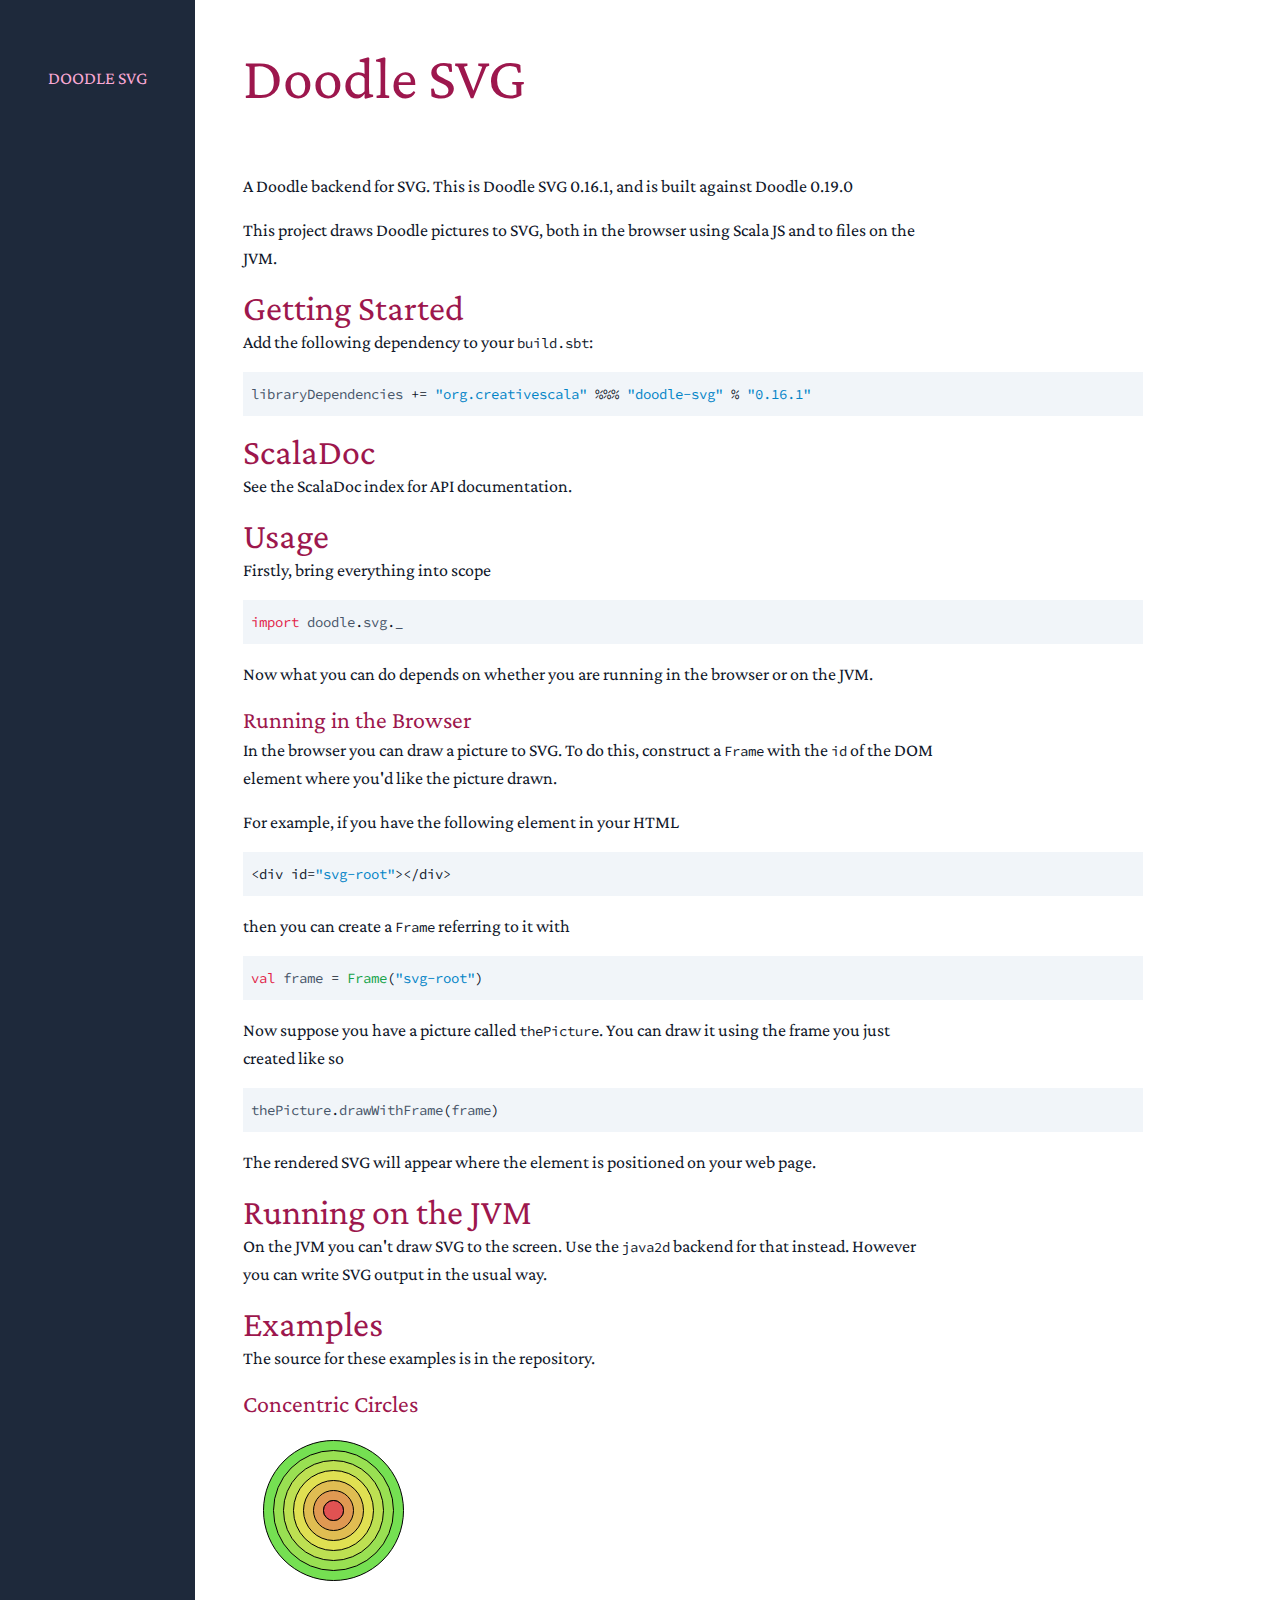
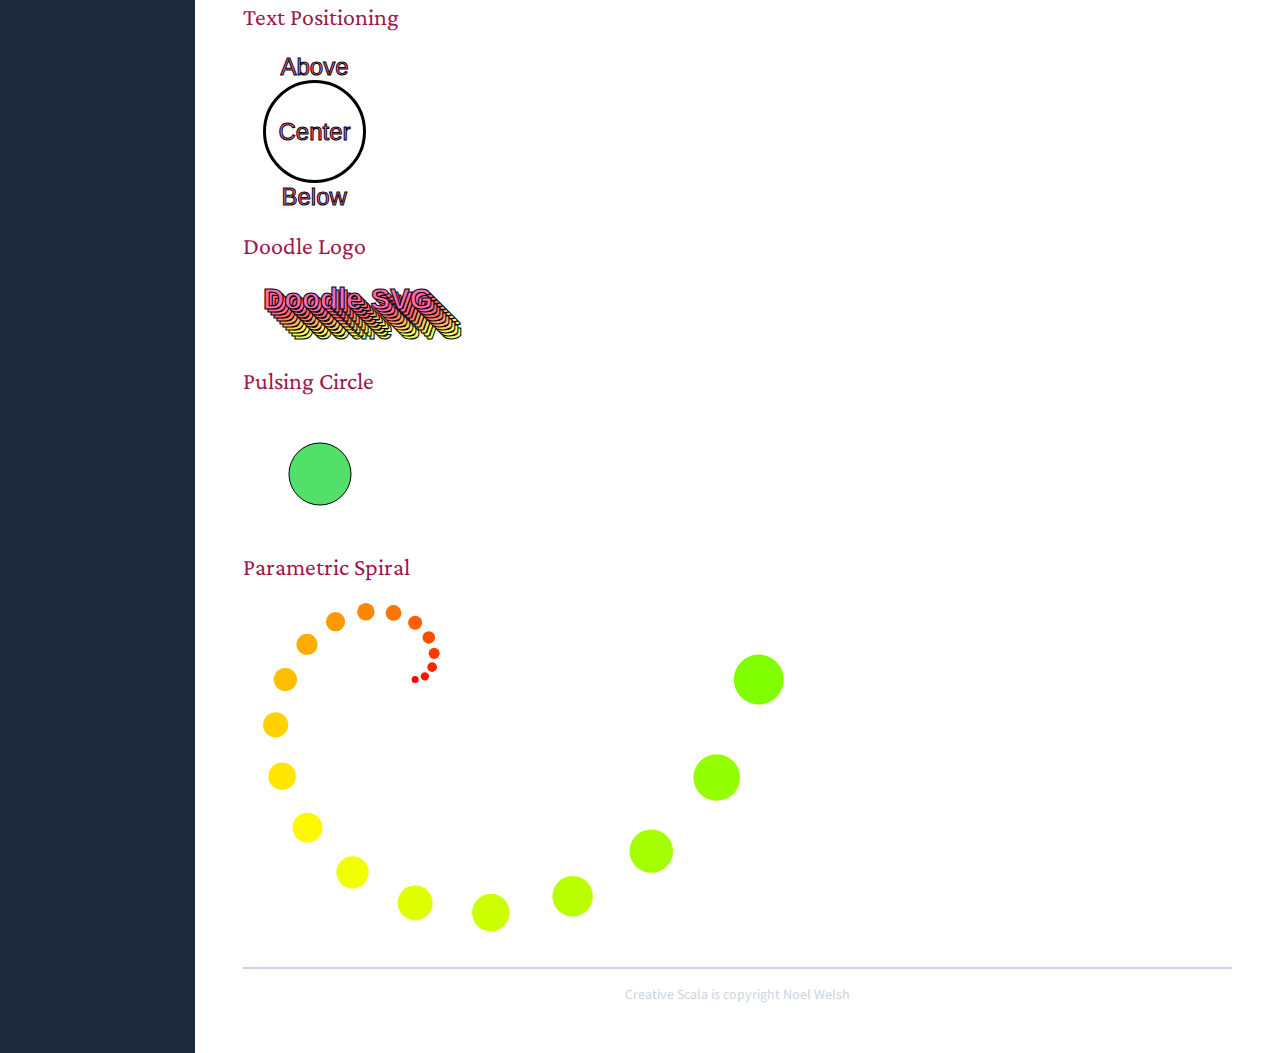
==== commit 7bc2bcdd: "deploy: 5b5637ee48561e6a84d9c37e6ccace0603524ca3" ====
--- a/index.html
+++ b/index.html
@@ -32,12 +32,12 @@
     <div id="content">
         <main class="content">
             <h1 id="doodle-svg" class="title">Doodle SVG</h1>
-            <p>A <a href="https://github.com/creativescala/doodle">Doodle</a> backend for SVG. This is Doodle SVG 0.16.0, and is built against Doodle 0.19.0</p>
+            <p>A <a href="https://github.com/creativescala/doodle">Doodle</a> backend for SVG. This is Doodle SVG 0.16.1, and is built against Doodle 0.19.0</p>
             <p>This project draws Doodle pictures to SVG, both in the browser using <a href="https://scala-js.org/">Scala JS</a> and to files on the JVM.</p>
             
             <h2 id="getting-started" class="section">Getting Started</h2>
             <p>Add the following dependency to your <code>build.sbt</code>:</p>
-            <pre><code class="nohighlight"><span class="identifier">libraryDependencies</span><span> += </span><span class="string-literal">&quot;org.creativescala&quot;</span><span> %%% </span><span class="string-literal">&quot;doodle-svg&quot;</span><span> % </span><span class="string-literal">&quot;0.16.0&quot;</span></code></pre>
+            <pre><code class="nohighlight"><span class="identifier">libraryDependencies</span><span> += </span><span class="string-literal">&quot;org.creativescala&quot;</span><span> %%% </span><span class="string-literal">&quot;doodle-svg&quot;</span><span> % </span><span class="string-literal">&quot;0.16.1&quot;</span></code></pre>
             
             <h2 id="scaladoc" class="section">ScalaDoc</h2>
             <p>See the ScalaDoc <a class="api" href="https://javadoc.io/doc/org.creativescala/doodle-svg-docs_3/latest/doodle/index.html">index</a> for API documentation.</p>
